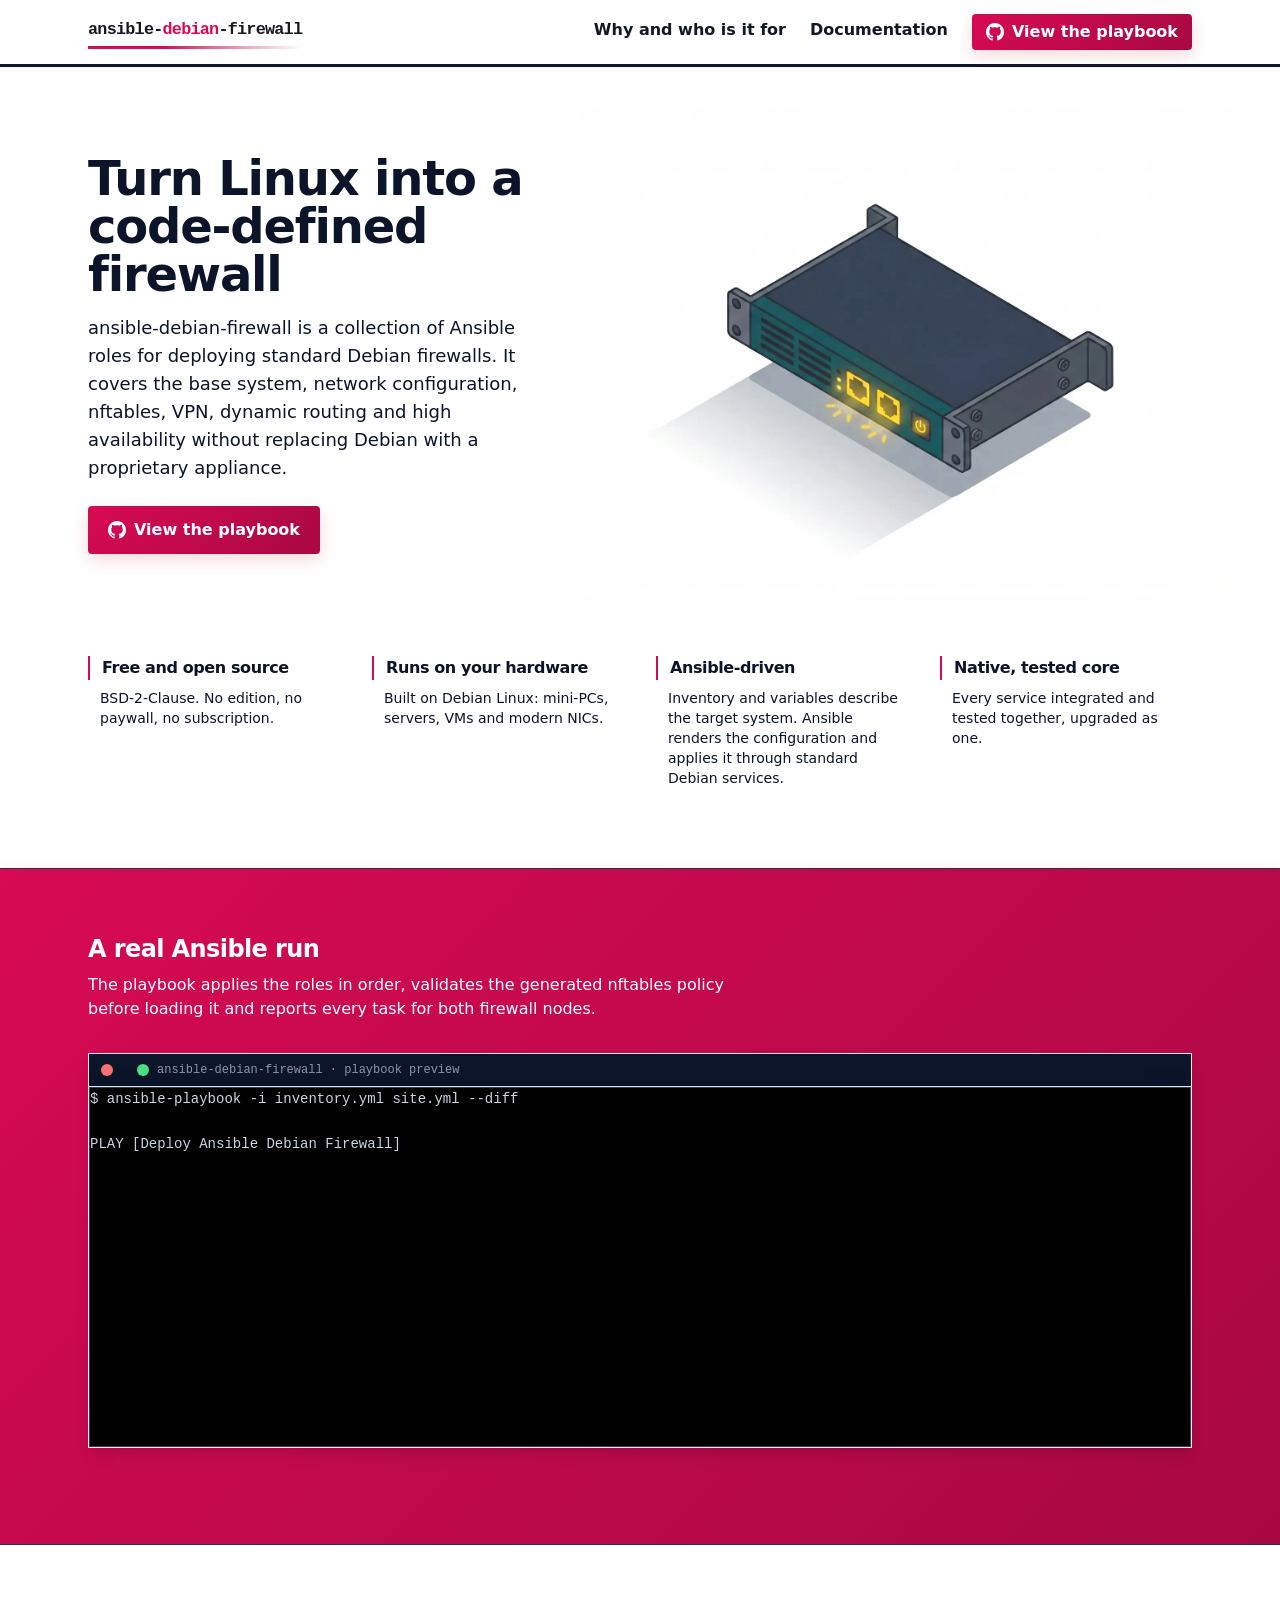
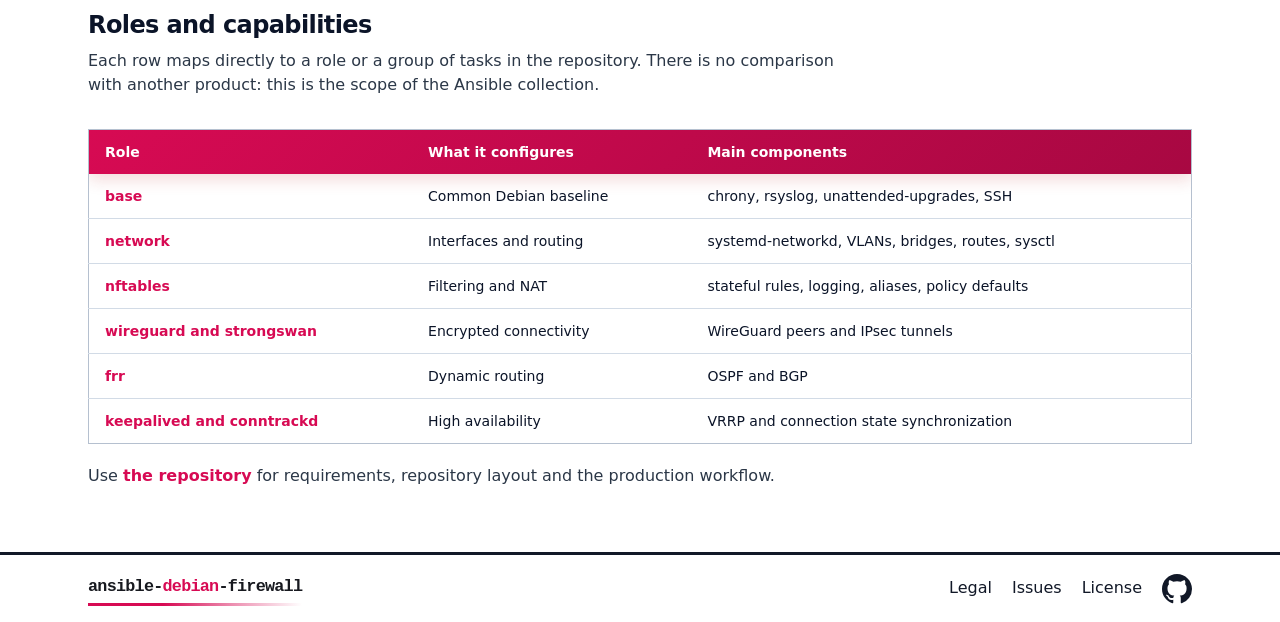
==== website/index.html @ fd3baefe "Initial commit" ====
<!DOCTYPE html>
<html lang="en">
<head>
<meta charset="UTF-8">
<meta name="viewport" content="width=device-width, initial-scale=1">
<meta name="theme-color" content="#1f2638">
<meta name="google-site-verification" content="gUUe2BSkVhGthwtAdlY94ba7EjI4Y8TjYVEQx291vlQ">
<title>ansible-debian-firewall - Turn Linux into a code-defined firewall</title>
<meta name="description" content="Production-oriented Ansible roles for deploying secure, auditable and reproducible Debian 13 and Debian 14 firewalls.">
<link rel="icon" type="image/svg+xml" href="assets/fire-icon.svg">
<link rel="apple-touch-icon" href="/assets/fire-icon.svg">
<link rel="icon" type="image/svg+xml" href="assets/fire-icon.svg">
<link rel="stylesheet" href="assets/app.css?v=b4d7843f7456">
<link rel="preload" as="image" href="assets/appliance-illustration.webp" fetchpriority="high">
<link rel="canonical" href="https://petrouz.github.io/ansible-debian-firewall/">
<meta property="og:type" content="website">
<meta property="og:site_name" content="ansible-debian-firewall">
<meta property="og:locale" content="en_US">
<meta property="og:url" content="https://petrouz.github.io/ansible-debian-firewall/">
<meta property="og:title" content="ansible-debian-firewall - Turn Linux into a code-defined firewall">
<meta property="og:description" content="Production-oriented Ansible roles for deploying secure, auditable and reproducible Debian 13 and Debian 14 firewalls.">
<meta property="og:image" content="https://petrouz.github.io/ansible-debian-firewall/assets/og-cover.jpg">
<meta property="og:image:secure_url" content="https://petrouz.github.io/ansible-debian-firewall/assets/og-cover.jpg">
<meta property="og:image:type" content="image/jpeg">
<meta property="og:image:width" content="1200">
<meta property="og:image:height" content="670">
<meta property="og:image:alt" content="ansible-debian-firewall - turn Linux into a firewall">
<meta name="twitter:card" content="summary_large_image">
<meta name="twitter:title" content="ansible-debian-firewall - Turn Linux into a code-defined firewall">
<meta name="twitter:description" content="Production-oriented Ansible roles for deploying secure, auditable and reproducible Debian 13 and Debian 14 firewalls.">
<meta name="twitter:image" content="https://petrouz.github.io/ansible-debian-firewall/assets/og-cover.jpg">
<script type="application/ld+json">
{
  "@context": "https://schema.org",
  "@graph": [
    {
      "@type": "Organization",
      "@id": "https://petrouz.github.io/ansible-debian-firewall/#org",
      "name": "ansible-debian-firewall",
      "url": "https://petrouz.github.io/ansible-debian-firewall/",
      "logo": "https://petrouz.github.io/ansible-debian-firewall/assets/logo-dark.svg",
      "sameAs": [
        "https://github.com/petrouz/ansible-debian-firewall"
      ]
    },
    {
      "@type": "WebSite",
      "@id": "https://petrouz.github.io/ansible-debian-firewall/#website",
      "name": "ansible-debian-firewall",
      "url": "https://petrouz.github.io/ansible-debian-firewall/",
      "publisher": {
        "@id": "https://petrouz.github.io/ansible-debian-firewall/#org"
      }
    },
    {
      "@type": "SoftwareApplication",
      "name": "ansible-debian-firewall",
      "applicationCategory": "SecurityApplication",
      "applicationSubCategory": "Firewall",
      "operatingSystem": "Debian GNU/Linux 13 (Trixie)",
      "url": "https://petrouz.github.io/ansible-debian-firewall/",
      "license": "https://github.com/petrouz/ansible-debian-firewall/blob/main/LICENSE",
      "description": "Production-oriented Ansible roles for deploying secure, auditable and reproducible Debian 13 and Debian 14 firewalls.",
      "author": {
        "@id": "https://petrouz.github.io/ansible-debian-firewall/#org"
      },
      "offers": {
        "@type": "Offer",
        "price": "0",
        "priceCurrency": "USD"
      }
    }
  ]
}
</script>
</head>
<body class="bg-white text-slate-900 antialiased">
<a href="#main" class="skip-link">Skip to content</a>

<header class="border-b border-slate-900 bg-slate-100 band-dark">
  <div class="max-w-6xl mx-auto px-6 h-16 flex items-center justify-between">
    <a href="https://petrouz.github.io/ansible-debian-firewall/" class="flex items-center gap-2.5" aria-label="ansible-debian-firewall home">
      <span class="wordmark"><span>ansible-</span><span class="wordmark-debian">debian</span><span>-firewall</span></span>
      
    </a>
    <nav class="hidden md:flex items-center gap-6 text-base text-slate-900">
      <a href="why.html" class="nav-link hover:text-slate-900">Why and who is it for</a><a href="docs/quickstart.html" class="nav-link hover:text-slate-900">Documentation</a>
      <a href="https://github.com/petrouz/muros" class="inline-flex items-center gap-2 bg-red-600 text-white hover:bg-red-700 font-semibold px-3.5 py-1.5 rounded"><svg width="18" height="18" viewBox="0 0 16 16" fill="currentColor" aria-hidden="true"><path d="M8 0C3.58 0 0 3.58 0 8c0 3.54 2.29 6.53 5.47 7.59.4.07.55-.17.55-.38 0-.19-.01-.82-.01-1.49-2.01.37-2.53-.49-2.69-.94-.09-.23-.48-.94-.82-1.13-.28-.15-.68-.52-.01-.53.63 0 1.08.58 1.23.82.72 1.21 1.87.87 2.33.66.07-.52.28-.87.51-1.07-1.78-.2-3.64-.89-3.64-3.95 0-.87.31-1.59.82-2.15.08-.2-.36-1.02.08-2.12 0 0 .67-.21 2.2.82.64-.18 1.32-.27 2-.27.68 0 1.36.09 2 .27 1.53-1.04 2.2-.82 2.2-.82.44 1.1.16 1.92.08 2.12.51.56.82 1.27.82 2.15 0 3.07-1.87 3.75-3.65 3.95.29.25.54.73.54 1.48 0 1.07-.01 1.93-.01 2.2 0 .21.15.46.55.38A8.01 8.01 0 0016 8c0-4.42-3.58-8-8-8z"/></svg>View the playbook</a>
    </nav><details class="md:hidden relative"><summary class="list-none cursor-pointer p-2 -mr-2 select-none" aria-label="Open menu"><svg xmlns="http://www.w3.org/2000/svg" width="22" height="22" viewBox="0 0 24 24" fill="none" stroke="currentColor" stroke-width="2" stroke-linecap="round" stroke-linejoin="round"><line x1="3" y1="7" x2="21" y2="7"/><line x1="3" y1="12" x2="21" y2="12"/><line x1="3" y1="17" x2="21" y2="17"/></svg></summary><div class="absolute right-0 mt-2 bg-white border border-slate-200 rounded shadow-lg py-2 w-52 z-20 flex flex-col text-sm"><a href="why.html" class="nav-link hover:text-slate-900 px-4 py-2 hover:bg-slate-100">Why and who is it for</a><a href="docs/quickstart.html" class="nav-link hover:text-slate-900 px-4 py-2 hover:bg-slate-100">Documentation</a><a href="https://github.com/petrouz/muros" class="px-4 py-2 mt-1 mx-3 bg-red-600 text-white hover:bg-red-700 font-semibold rounded text-center">View the playbook</a></div></details>
  </div>
</header>

<section id="main" tabindex="-1">
  <div class="max-w-6xl mx-auto px-6 pt-8 pb-16 lg:pt-10 lg:pb-20">
    <div class="grid grid-cols-1 lg:grid-cols-[3fr_4fr] gap-10 lg:gap-8 items-center">
      <div>
        <h1 class="text-4xl lg:text-5xl font-bold tracking-tight text-slate-900">Turn Linux into a code-defined firewall</h1>
        <p class="mt-4 text-base lg:text-lg text-slate-900 leading-relaxed">ansible-debian-firewall is a collection of Ansible roles for deploying standard Debian firewalls. It covers the base system, network configuration, nftables, VPN, dynamic routing and high availability without replacing Debian with a proprietary appliance.</p>

        <div class="mt-6 flex flex-col sm:flex-row gap-3">
          <a href="https://github.com/petrouz/muros" class="inline-flex items-center justify-center gap-2 px-5 py-3 bg-red-600 text-white hover:bg-red-700 font-semibold rounded"><svg width="18" height="18" viewBox="0 0 16 16" fill="currentColor" aria-hidden="true"><path d="M8 0C3.58 0 0 3.58 0 8c0 3.54 2.29 6.53 5.47 7.59.4.07.55-.17.55-.38 0-.19-.01-.82-.01-1.49-2.01.37-2.53-.49-2.69-.94-.09-.23-.48-.94-.82-1.13-.28-.15-.68-.52-.01-.53.63 0 1.08.58 1.23.82.72 1.21 1.87.87 2.33.66.07-.52.28-.87.51-1.07-1.78-.2-3.64-.89-3.64-3.95 0-.87.31-1.59.82-2.15-.08-.2-.36-1.02.08-2.12 0 0 .67-.21 2.2.82.64-.18 1.32-.27 2-.27.68 0 1.36.09 2 .27 1.53-1.04 2.2-.82 2.2-.82.44 1.1.16 1.92.08 2.12.51.56.82 1.27.82 2.15 0 3.07-1.87 3.75-3.65 3.95.29.25.54.73.54 1.48 0 1.07-.01 1.93-.01 2.2 0 .21.15.46.55.38A8.01 8.01 0 0016 8c0-4.42-3.58-8-8-8z"/></svg>View the playbook</a>
        </div>
      </div>
      <div class="lg:-mr-8 xl:-mr-12">
        <img width="1600" height="1195" decoding="async" fetchpriority="high" src="assets/appliance-illustration.webp" alt="ansible-debian-firewall 1U rack appliance" class="w-full block">
      </div>
    </div>
    <h2 class="sr-only">What ansible-debian-firewall gives you</h2>
    <div class="mt-14 grid grid-cols-1 sm:grid-cols-2 lg:grid-cols-4 gap-x-8 gap-y-7">
      <div>
        <h3 class="text-base font-semibold text-slate-900 border-l-2 border-red-600 pl-3">Free and open source</h3>
        <p class="mt-2 text-sm text-slate-900 pl-3">BSD-2-Clause. No edition, no paywall, no subscription.</p>
      </div>
      <div>
        <h3 class="text-base font-semibold text-slate-900 border-l-2 border-red-600 pl-3">Runs on your hardware</h3>
        <p class="mt-2 text-sm text-slate-900 pl-3">Built on Debian Linux: mini-PCs, servers, VMs and modern NICs.</p>
      </div>
      <div>
        <h3 class="text-base font-semibold text-slate-900 border-l-2 border-red-600 pl-3">Ansible-driven</h3>
        <p class="mt-2 text-sm text-slate-900 pl-3">Inventory and variables describe the target system. Ansible renders the configuration and applies it through standard Debian services.</p>
      </div>
      <div>
        <h3 class="text-base font-semibold text-slate-900 border-l-2 border-red-600 pl-3">Native, tested core</h3>
        <p class="mt-2 text-sm text-slate-900 pl-3">Every service integrated and tested together, upgraded as one.</p>
      </div>
    </div>
  </div>
</section>

<section class="py-16 bg-red-600 text-white border-y border-red-700 band-dark">
  <div class="max-w-6xl mx-auto px-6">
    <h2 class="text-2xl font-bold text-white">A real Ansible run</h2>
    <p class="mt-2 text-white max-w-2xl">The playbook applies the roles in order, validates the generated nftables policy before loading it and reports every task for both firewall nodes.</p>

    <figure class="mt-8">
      <div class="rounded-2xl border border-slate-700 shadow-lg overflow-hidden bg-black" role="img" aria-label="ansible-debian-firewall playbook preview">
        <div class="flex items-center gap-2 px-3 py-2 bg-slate-900 border-b border-slate-700">
          <span class="flex gap-1.5 shrink-0"><span class="w-3 h-3 rounded-full bg-red-400"></span><span class="w-3 h-3 rounded-full bg-yellow-400"></span><span class="w-3 h-3 rounded-full bg-green-400"></span></span>
          <span class="text-xs text-slate-400 font-mono">ansible-debian-firewall · playbook preview</span>
        </div>
        <pre id="playbook-console" class="p-5 h-[360px] text-sm leading-6 text-emerald-300 font-mono whitespace-pre-wrap overflow-y-auto"></pre>
      </div>
    </figure>

    <div class="mt-8 text-center">
      
    </div>
  </div>
</section>

<section class="py-16"><div class="max-w-6xl mx-auto px-6"><h2 class="text-2xl font-bold text-slate-900">Roles and capabilities</h2><p class="mt-2 text-slate-700 max-w-3xl">Each row maps directly to a role or a group of tasks in the repository. There is no comparison with another product: this is the scope of the Ansible collection.</p><div class="mt-8 overflow-x-auto"><table class="w-full text-sm border border-slate-300 rounded-none" style="border-radius:0!important"><thead class="bg-red-600 text-white rounded-none" style="border-radius:0!important"><tr><th class="text-left font-semibold px-4 py-3">Role</th><th class="text-left font-semibold px-4 py-3">What it configures</th><th class="text-left font-semibold px-4 py-3">Main components</th></tr></thead><tbody class="divide-y divide-slate-200"><tr><td class="px-4 py-3 font-semibold text-red-600">base</td><td class="px-4 py-3">Common Debian baseline</td><td class="px-4 py-3">chrony, rsyslog, unattended-upgrades, SSH</td></tr><tr><td class="px-4 py-3 font-semibold text-red-600">network</td><td class="px-4 py-3">Interfaces and routing</td><td class="px-4 py-3">systemd-networkd, VLANs, bridges, routes, sysctl</td></tr><tr><td class="px-4 py-3 font-semibold text-red-600">nftables</td><td class="px-4 py-3">Filtering and NAT</td><td class="px-4 py-3">stateful rules, logging, aliases, policy defaults</td></tr><tr><td class="px-4 py-3 font-semibold text-red-600">wireguard and strongswan</td><td class="px-4 py-3">Encrypted connectivity</td><td class="px-4 py-3">WireGuard peers and IPsec tunnels</td></tr><tr><td class="px-4 py-3 font-semibold text-red-600">frr</td><td class="px-4 py-3">Dynamic routing</td><td class="px-4 py-3">OSPF and BGP</td></tr><tr><td class="px-4 py-3 font-semibold text-red-600">keepalived and conntrackd</td><td class="px-4 py-3">High availability</td><td class="px-4 py-3">VRRP and connection state synchronization</td></tr></tbody></table></div><p class="mt-5 text-slate-700">Use <a href="https://github.com/petrouz/muros" class="text-red-600 font-semibold hover:underline">the repository</a> for requirements, repository layout and the production workflow.</p></div></section>

<footer class="border-t border-slate-900 bg-slate-100 py-4 band-dark">
  <div class="max-w-6xl mx-auto px-6 flex flex-col sm:flex-row items-center justify-between gap-3 text-base text-slate-900">
    <div class="flex items-center gap-2">
      <span class="wordmark"><span>ansible-</span><span class="wordmark-debian">debian</span><span>-firewall</span></span>
    </div>
    <div class="flex items-center gap-5 sm:order-2">
      <a href="https://github.com/petrouz/muros/blob/main/LICENSE" class="hover:text-slate-900">Legal</a>
      <a href="https://github.com/petrouz/ansible-debian-firewall/issues" class="hover:text-slate-900">Issues</a>
      <a href="https://github.com/petrouz/ansible-debian-firewall/blob/main/LICENSE" class="hover:text-slate-900">License</a>
      <a href="https://github.com/petrouz/ansible-debian-firewall" aria-label="GitHub" title="GitHub" class="ico-gh hover:opacity-70"><svg width="30" height="30" viewBox="0 0 16 16" fill="currentColor" aria-hidden="true"><path d="M8 0C3.58 0 0 3.58 0 8c0 3.54 2.29 6.53 5.47 7.59.4.07.55-.17.55-.38 0-.19-.01-.82-.01-1.49-2.01.37-2.53-.49-2.69-.94-.09-.23-.48-.94-.82-1.13-.28-.15-.68-.52-.01-.53.63-.01 1.08.58 1.23.82.72 1.21 1.87.87 2.33.66.07-.52.28-.87.51-1.07-1.78-.2-3.64-.89-3.64-3.95 0-.87.31-1.59.82-2.15-.08-.2-.36-1.02.08-2.12 0 0 .67-.21 2.2.82.64-.18 1.32-.27 2-.27.68 0 1.36.09 2 .27 1.53-1.04 2.2-.82 2.2-.82.44 1.1.16 1.92.08 2.12.51.56.82.73.82 2.15 0 3.07-1.87 3.75-3.65 3.95.29.25.54.73.54 1.48 0 1.07-.01 1.93-.01 2.2 0 .21.15.46.55.38A8.01 8.01 0 0016 8c0-4.42-3.58-8-8-8z"/></svg></a>
    </div>
  </div>
</footer>







<script src="assets/playbook-console.js" defer></script>
</body>
</html>
---- website/assets/app.css ----
*,:after,:before{--tw-border-spacing-x:0;--tw-border-spacing-y:0;--tw-translate-x:0;--tw-translate-y:0;--tw-rotate:0;--tw-skew-x:0;--tw-skew-y:0;--tw-scale-x:1;--tw-scale-y:1;--tw-pan-x: ;--tw-pan-y: ;--tw-pinch-zoom: ;--tw-scroll-snap-strictness:proximity;--tw-gradient-from-position: ;--tw-gradient-via-position: ;--tw-gradient-to-position: ;--tw-ordinal: ;--tw-slashed-zero: ;--tw-numeric-figure: ;--tw-numeric-spacing: ;--tw-numeric-fraction: ;--tw-ring-inset: ;--tw-ring-offset-width:0px;--tw-ring-offset-color:#fff;--tw-ring-color:rgba(59,130,246,.5);--tw-ring-offset-shadow:0 0 #0000;--tw-ring-shadow:0 0 #0000;--tw-shadow:0 0 #0000;--tw-shadow-colored:0 0 #0000;--tw-blur: ;--tw-brightness: ;--tw-contrast: ;--tw-grayscale: ;--tw-hue-rotate: ;--tw-invert: ;--tw-saturate: ;--tw-sepia: ;--tw-drop-shadow: ;--tw-backdrop-blur: ;--tw-backdrop-brightness: ;--tw-backdrop-contrast: ;--tw-backdrop-grayscale: ;--tw-backdrop-hue-rotate: ;--tw-backdrop-invert: ;--tw-backdrop-opacity: ;--tw-backdrop-saturate: ;--tw-backdrop-sepia: ;--tw-contain-size: ;--tw-contain-layout: ;--tw-contain-paint: ;--tw-contain-style: }::backdrop{--tw-border-spacing-x:0;--tw-border-spacing-y:0;--tw-translate-x:0;--tw-translate-y:0;--tw-rotate:0;--tw-skew-x:0;--tw-skew-y:0;--tw-scale-x:1;--tw-scale-y:1;--tw-pan-x: ;--tw-pan-y: ;--tw-pinch-zoom: ;--tw-scroll-snap-strictness:proximity;--tw-gradient-from-position: ;--tw-gradient-via-position: ;--tw-gradient-to-position: ;--tw-ordinal: ;--tw-slashed-zero: ;--tw-numeric-figure: ;--tw-numeric-spacing: ;--tw-numeric-fraction: ;--tw-ring-inset: ;--tw-ring-offset-width:0px;--tw-ring-offset-color:#fff;--tw-ring-color:rgba(59,130,246,.5);--tw-ring-offset-shadow:0 0 #0000;--tw-ring-shadow:0 0 #0000;--tw-shadow:0 0 #0000;--tw-shadow-colored:0 0 #0000;--tw-blur: ;--tw-brightness: ;--tw-contrast: ;--tw-grayscale: ;--tw-hue-rotate: ;--tw-invert: ;--tw-saturate: ;--tw-sepia: ;--tw-drop-shadow: ;--tw-backdrop-blur: ;--tw-backdrop-brightness: ;--tw-backdrop-contrast: ;--tw-backdrop-grayscale: ;--tw-backdrop-hue-rotate: ;--tw-backdrop-invert: ;--tw-backdrop-opacity: ;--tw-backdrop-saturate: ;--tw-backdrop-sepia: ;--tw-contain-size: ;--tw-contain-layout: ;--tw-contain-paint: ;--tw-contain-style: }/*! tailwindcss v3.4.19 | MIT License | https://tailwindcss.com*/*,:after,:before{box-sizing:border-box;border:0 solid #e5e7eb}:after,:before{--tw-content:""}:host,html{line-height:1.5;-webkit-text-size-adjust:100%;-moz-tab-size:4;-o-tab-size:4;tab-size:4;font-family:ui-sans-serif,system-ui,sans-serif,Apple Color Emoji,Segoe UI Emoji,Segoe UI Symbol,Noto Color Emoji;font-feature-settings:normal;font-variation-settings:normal;-webkit-tap-highlight-color:transparent}body{margin:0;line-height:inherit}hr{height:0;color:inherit;border-top-width:1px}abbr:where([title]){-webkit-text-decoration:underline dotted;text-decoration:underline dotted}h1,h2,h3,h4,h5,h6{font-size:inherit;font-weight:inherit}a{color:inherit;text-decoration:inherit}b,strong{font-weight:bolder}code,kbd,pre,samp{font-family:ui-monospace,SFMono-Regular,Menlo,Monaco,Consolas,Liberation Mono,Courier New,monospace;font-feature-settings:normal;font-variation-settings:normal;font-size:1em}small{font-size:80%}sub,sup{font-size:75%;line-height:0;position:relative;vertical-align:baseline}sub{bottom:-.25em}sup{top:-.5em}table{text-indent:0;border-color:inherit;border-collapse:collapse}button,input,optgroup,select,textarea{font-family:inherit;font-feature-settings:inherit;font-variation-settings:inherit;font-size:100%;font-weight:inherit;line-height:inherit;letter-spacing:inherit;color:inherit;margin:0;padding:0}button,select{text-transform:none}button,input:where([type=button]),input:where([type=reset]),input:where([type=submit]){-webkit-appearance:button;background-color:transparent;background-image:none}:-moz-focusring{outline:auto}:-moz-ui-invalid{box-shadow:none}progress{vertical-align:baseline}::-webkit-inner-spin-button,::-webkit-outer-spin-button{height:auto}[type=search]{-webkit-appearance:textfield;outline-offset:-2px}::-webkit-search-decoration{-webkit-appearance:none}::-webkit-file-upload-button{-webkit-appearance:button;font:inherit}summary{display:list-item}blockquote,dd,dl,figure,h1,h2,h3,h4,h5,h6,hr,p,pre{margin:0}fieldset{margin:0}fieldset,legend{padding:0}menu,ol,ul{list-style:none;margin:0;padding:0}dialog{padding:0}textarea{resize:vertical}input::-moz-placeholder,textarea::-moz-placeholder{opacity:1;color:#9ca3af}input::placeholder,textarea::placeholder{opacity:1;color:#9ca3af}[role=button],button{cursor:pointer}:disabled{cursor:default}audio,canvas,embed,iframe,img,object,svg,video{display:block;vertical-align:middle}img,video{max-width:100%;height:auto}[hidden]:where(:not([hidden=until-found])){display:none}.mono,code,pre{font-family:ui-monospace,SFMono-Regular,Menlo,Consolas,monospace;font-weight:500;font-style:normal}.sr-only{position:absolute;width:1px;height:1px;padding:0;margin:-1px;overflow:hidden;clip:rect(0,0,0,0);white-space:nowrap;border-width:0}.visible{visibility:visible}.collapse{visibility:collapse}.static{position:static}.fixed{position:fixed}.absolute{position:absolute}.relative{position:relative}.sticky{position:sticky}.inset-0{inset:0}.right-0{right:0}.z-20{z-index:20}.z-50{z-index:50}.mx-1{margin-left:.25rem;margin-right:.25rem}.mx-3{margin-left:.75rem;margin-right:.75rem}.mx-auto{margin-left:auto;margin-right:auto}.-ml-0\.5{margin-left:-.125rem}.-ml-2{margin-left:-.5rem}.-mr-2{margin-right:-.5rem}.mb-6{margin-bottom:1.5rem}.ml-1{margin-left:.25rem}.mt-1{margin-top:.25rem}.mt-10{margin-top:2.5rem}.mt-12{margin-top:3rem}.mt-14{margin-top:3.5rem}.mt-2{margin-top:.5rem}.mt-3{margin-top:.75rem}.mt-4{margin-top:1rem}.mt-5{margin-top:1.25rem}.mt-6{margin-top:1.5rem}.mt-7{margin-top:1.75rem}.mt-8{margin-top:2rem}.block{display:block}.inline-block{display:inline-block}.inline{display:inline}.flex{display:flex}.inline-flex{display:inline-flex}.table{display:table}.grid{display:grid}.contents{display:contents}.hidden{display:none}.h-10{height:2.5rem}.h-11{height:2.75rem}.h-12{height:3rem}.h-16{height:4rem}.h-3{height:.75rem}.h-8{height:2rem}.max-h-full{max-height:100%}.w-1{width:.25rem}.w-3{width:.75rem}.w-52{width:13rem}.w-8{width:2rem}.w-auto{width:auto}.w-full{width:100%}.min-w-0{min-width:0}.max-w-2xl{max-width:42rem}.max-w-3xl{max-width:48rem}.max-w-6xl{max-width:72rem}.max-w-full{max-width:100%}.max-w-xl{max-width:36rem}.flex-1{flex:1 1 0%}.shrink-0{flex-shrink:0}.cursor-default{cursor:default}.cursor-pointer{cursor:pointer}.cursor-zoom-out{cursor:zoom-out}.select-none{-webkit-user-select:none;-moz-user-select:none;user-select:none}.list-inside{list-style-position:inside}.list-decimal{list-style-type:decimal}.list-disc{list-style-type:disc}.list-none{list-style-type:none}.grid-cols-1{grid-template-columns:repeat(1,minmax(0,1fr))}.flex-col{flex-direction:column}.flex-wrap{flex-wrap:wrap}.items-start{align-items:flex-start}.items-center{align-items:center}.justify-center{justify-content:center}.justify-between{justify-content:space-between}.gap-1\.5{gap:.375rem}.gap-10{gap:2.5rem}.gap-2{gap:.5rem}.gap-2\.5{gap:.625rem}.gap-3{gap:.75rem}.gap-4{gap:1rem}.gap-5{gap:1.25rem}.gap-6{gap:1.5rem}.gap-8{gap:2rem}.gap-x-10{-moz-column-gap:2.5rem;column-gap:2.5rem}.gap-x-5{-moz-column-gap:1.25rem;column-gap:1.25rem}.gap-x-8{-moz-column-gap:2rem;column-gap:2rem}.gap-y-10{row-gap:2.5rem}.gap-y-2{row-gap:.5rem}.gap-y-6{row-gap:1.5rem}.gap-y-7{row-gap:1.75rem}.space-y-1>:not([hidden])~:not([hidden]){--tw-space-y-reverse:0;margin-top:calc(.25rem*(1 - var(--tw-space-y-reverse)));margin-bottom:calc(.25rem*var(--tw-space-y-reverse))}.space-y-1\.5>:not([hidden])~:not([hidden]){--tw-space-y-reverse:0;margin-top:calc(.375rem*(1 - var(--tw-space-y-reverse)));margin-bottom:calc(.375rem*var(--tw-space-y-reverse))}.space-y-2>:not([hidden])~:not([hidden]){--tw-space-y-reverse:0;margin-top:calc(.5rem*(1 - var(--tw-space-y-reverse)));margin-bottom:calc(.5rem*var(--tw-space-y-reverse))}.divide-y>:not([hidden])~:not([hidden]){--tw-divide-y-reverse:0;border-top-width:calc(1px*(1 - var(--tw-divide-y-reverse)));border-bottom-width:calc(1px*var(--tw-divide-y-reverse))}.divide-slate-200>:not([hidden])~:not([hidden]){--tw-divide-opacity:1;border-color:rgb(210 219 230/var(--tw-divide-opacity,1))}.self-stretch{align-self:stretch}.overflow-hidden{overflow:hidden}.overflow-x-auto{overflow-x:auto}.truncate{overflow:hidden;text-overflow:ellipsis;white-space:nowrap}.break-all{word-break:break-all}.rounded{border-radius:.25rem}.rounded-full{border-radius:9999px}.rounded-lg{border-radius:.5rem}.border{border-width:1px}.border-y{border-top-width:1px}.border-b,.border-y{border-bottom-width:1px}.border-l-2{border-left-width:2px}.border-t{border-top-width:1px}.border-red-300{--tw-border-opacity:1;border-color:rgb(255 246 69/var(--tw-border-opacity,1))}.border-red-600{--tw-border-opacity:1;border-color:rgb(255 244 26/var(--tw-border-opacity,1))}.border-emerald-300{--tw-border-opacity:1;border-color:rgb(110 231 183/var(--tw-border-opacity,1))}.border-slate-200{--tw-border-opacity:1;border-color:rgb(210 219 230/var(--tw-border-opacity,1))}.border-slate-300{--tw-border-opacity:1;border-color:rgb(181 192 207/var(--tw-border-opacity,1))}.border-white\/10{border-color:hsla(0,0%,100%,.1)}.bg-red-600 text-white{--tw-bg-opacity:1;background-color:rgb(255 244 26/var(--tw-bg-opacity,1))}.bg-red-50{--tw-bg-opacity:1;background-color:rgb(255 251 235/var(--tw-bg-opacity,1))}.bg-emerald-50{--tw-bg-opacity:1;background-color:rgb(236 253 245/var(--tw-bg-opacity,1))}.bg-green-400{--tw-bg-opacity:1;background-color:rgb(74 222 128/var(--tw-bg-opacity,1))}.bg-red-400{--tw-bg-opacity:1;background-color:rgb(248 113 113/var(--tw-bg-opacity,1))}.bg-slate-100{--tw-bg-opacity:1;background-color:rgb(231 237 243/var(--tw-bg-opacity,1))}.bg-slate-50{--tw-bg-opacity:1;background-color:rgb(241 245 249/var(--tw-bg-opacity,1))}.bg-slate-900{--tw-bg-opacity:1;background-color:rgb(11 20 40/var(--tw-bg-opacity,1))}.bg-slate-900\/85{background-color:rgba(11,20,40,.85)}.bg-white{--tw-bg-opacity:1;background-color:rgb(255 255 255/var(--tw-bg-opacity,1))}.bg-white\/10{background-color:hsla(0,0%,100%,.1)}.p-2{padding:.5rem}.p-4{padding:1rem}.p-6{padding:1.5rem}.px-1{padding-left:.25rem;padding-right:.25rem}.px-1\.5{padding-left:.375rem;padding-right:.375rem}.px-3{padding-left:.75rem;padding-right:.75rem}.px-3\.5{padding-left:.875rem;padding-right:.875rem}.px-4{padding-left:1rem;padding-right:1rem}.px-5{padding-left:1.25rem;padding-right:1.25rem}.px-6{padding-left:1.5rem;padding-right:1.5rem}.py-0\.5{padding-top:.125rem;padding-bottom:.125rem}.py-1{padding-top:.25rem;padding-bottom:.25rem}.py-1\.5{padding-top:.375rem;padding-bottom:.375rem}.py-10{padding-top:2.5rem;padding-bottom:2.5rem}.py-12{padding-top:3rem;padding-bottom:3rem}.py-16{padding-top:4rem;padding-bottom:4rem}.py-2{padding-top:.5rem;padding-bottom:.5rem}.py-2\.5{padding-top:.625rem;padding-bottom:.625rem}.py-24{padding-top:6rem;padding-bottom:6rem}.py-3{padding-top:.75rem;padding-bottom:.75rem}.py-4{padding-top:1rem;padding-bottom:1rem}.py-6{padding-top:1.5rem;padding-bottom:1.5rem}.pb-16{padding-bottom:4rem}.pb-2{padding-bottom:.5rem}.pl-2{padding-left:.5rem}.pl-3{padding-left:.75rem}.pt-10{padding-top:2.5rem}.pt-12{padding-top:3rem}.pt-14{padding-top:3.5rem}.pt-5{padding-top:1.25rem}.pt-6{padding-top:1.5rem}.pt-8{padding-top:2rem}.text-left{text-align:left}.text-center{text-align:center}.text-right{text-align:right}.align-middle{vertical-align:middle}.font-mono{font-family:ui-monospace,SFMono-Regular,Menlo,Monaco,Consolas,Liberation Mono,Courier New,monospace}.text-2xl{font-size:1.5rem;line-height:2rem}.text-3xl{font-size:1.875rem;line-height:2.25rem}.text-4xl{font-size:2.25rem;line-height:2.5rem}.text-base{font-size:1rem;line-height:1.5rem}.text-lg{font-size:1.125rem;line-height:1.75rem}.text-sm{font-size:.875rem;line-height:1.25rem}.text-xl{font-size:1.25rem;line-height:1.75rem}.text-xs{font-size:.75rem;line-height:1rem}.font-bold{font-weight:700}.font-medium{font-weight:500}.font-semibold{font-weight:600}.uppercase{text-transform:uppercase}.italic{font-style:italic}.leading-relaxed{line-height:1.625}.tracking-tight{letter-spacing:-.025em}.tracking-wide{letter-spacing:.025em}.text-\[\#fff41a\],.text-red-400{--tw-text-opacity:1;color:rgb(255 244 26/var(--tw-text-opacity,1))}.text-red-600{--tw-text-opacity:1;color:rgb(191 146 0/var(--tw-text-opacity,1))}.text-red-800{--tw-text-opacity:1;color:rgb(155 120 8/var(--tw-text-opacity,1))}.text-emerald-700{--tw-text-opacity:1;color:rgb(4 120 87/var(--tw-text-opacity,1))}.text-emerald-800{--tw-text-opacity:1;color:rgb(6 95 70/var(--tw-text-opacity,1))}.text-red-700{--tw-text-opacity:1;color:rgb(185 28 28/var(--tw-text-opacity,1))}.text-slate-500{--tw-text-opacity:1;color:rgb(85 99 118/var(--tw-text-opacity,1))}.text-slate-700{--tw-text-opacity:1;color:rgb(43 55 71/var(--tw-text-opacity,1))}.text-slate-900{--tw-text-opacity:1;color:rgb(11 20 40/var(--tw-text-opacity,1))}.text-white{--tw-text-opacity:1;color:rgb(255 255 255/var(--tw-text-opacity,1))}.underline{text-decoration-line:underline}.antialiased{-webkit-font-smoothing:antialiased;-moz-osx-font-smoothing:grayscale}.shadow{--tw-shadow:0 1px 3px 0 rgba(0,0,0,.1),0 1px 2px -1px rgba(0,0,0,.1);--tw-shadow-colored:0 1px 3px 0 var(--tw-shadow-color),0 1px 2px -1px var(--tw-shadow-color)}.shadow,.shadow-2xl{box-shadow:var(--tw-ring-offset-shadow,0 0 #0000),var(--tw-ring-shadow,0 0 #0000),var(--tw-shadow)}.shadow-2xl{--tw-shadow:0 25px 50px -12px rgba(0,0,0,.25);--tw-shadow-colored:0 25px 50px -12px var(--tw-shadow-color)}.shadow-lg{--tw-shadow:0 10px 15px -3px rgba(0,0,0,.1),0 4px 6px -4px rgba(0,0,0,.1);--tw-shadow-colored:0 10px 15px -3px var(--tw-shadow-color),0 4px 6px -4px var(--tw-shadow-color);box-shadow:var(--tw-ring-offset-shadow,0 0 #0000),var(--tw-ring-shadow,0 0 #0000),var(--tw-shadow)}.filter{filter:var(--tw-blur) var(--tw-brightness) var(--tw-contrast) var(--tw-grayscale) var(--tw-hue-rotate) var(--tw-invert) var(--tw-saturate) var(--tw-sepia) var(--tw-drop-shadow)}body{font-family:-apple-system,BlinkMacSystemFont,Segoe UI,Roboto,Helvetica Neue,Arial,sans-serif}.shadow-card{box-shadow:0 1px 2px rgba(0,0,0,.04),0 4px 16px rgba(0,0,0,.04)}.band-dark{--bg:#151a28;--bg-elev:#1f2638;--bg-sunken:#0e131e;--border:#2a3344;--border-strong:#3a4660;--text-strong:#f5f7fa;--text:#e8ecf2;--text-muted:#b8c2d0;--text-faint:#8b97a8;--accent:#fff41a;background-color:var(--bg-elev);color:var(--text);border-color:var(--border)}.band-dark .text-slate-900{color:var(--text-strong)}.band-dark .text-slate-700{color:var(--text)}.band-dark .text-slate-600{color:var(--text-muted)}.band-dark .text-slate-400,.band-dark .text-slate-500{color:var(--text-faint)}.band-dark .hover\:text-slate-900:hover{color:var(--text-strong)}.band-dark .text-red-600{color:var(--accent)}.band-dark .hover\:text-red-600:hover{color:#fff645}.band-dark .bg-white{background-color:var(--bg)}.band-dark .bg-slate-100,.band-dark .hover\:bg-slate-100:hover{background-color:var(--bg-sunken)}.band-dark .hover\:bg-slate-200:hover{background-color:#2b3754}.band-dark .border-slate-200{border-color:var(--border)}.band-dark .border-slate-300{border-color:var(--border-strong)}.band-dark .nav-link.active{color:var(--text-strong)}.band-dark .nav-link.active:after{background:var(--accent)}.band-dark .bg-red-600 text-white.text-slate-900,.band-dark .bg-red-500.text-slate-900{color:#0f172a}.band-dark .ico-gh{color:#e6edf3}.band-dark .ico-li{color:#4aa3df}.btn-gh{background-color:#fff;color:#181717}.btn-gh:hover{background-color:#e9eef5}.skip-link{position:absolute;left:.5rem;top:.5rem;transform:translateY(-150%);background:#0f172a;color:#fff;padding:.6rem 1rem;border-radius:4px;font-size:.875rem;font-weight:600;z-index:60;transition:transform .15s ease}.skip-link:focus{transform:translateY(0);outline:2px solid #fff41a;outline-offset:2px}.nav-link.active{color:#0f172a}.nav-link.active:after{content:"";display:block;height:2px;background:#fff41a;margin-top:2px}.theme-toggle .theme-icon-sun,html.dark .theme-toggle .theme-icon-moon{display:none}html.dark .theme-toggle .theme-icon-sun{display:block}details>summary{list-style:none}details>summary::-webkit-details-marker{display:none}details .nav-link.active:after{display:none}@media (max-width:480px){h1{font-size:1.875rem;line-height:1.15}}.doc-prose{color:#0f172a;line-height:1.65;font-size:15px}.doc-prose h1{font-size:1.875rem;font-weight:700;color:#0f172a;letter-spacing:-.02em;margin:0 0 1.25rem}.doc-prose h2{font-size:1.375rem;font-weight:600;color:#0f172a;margin:2.25rem 0 .75rem;padding-top:1.25rem;border-top:1px solid #e2e8f0}.doc-prose h2:first-of-type{border-top:0;padding-top:0}.doc-prose h3{font-size:1.1rem;margin:1.75rem 0 .5rem}.doc-prose h3,.doc-prose h4{font-weight:600;color:#0f172a}.doc-prose h4{font-size:1rem;margin:1.25rem 0 .5rem}.doc-prose p{margin:.75rem 0}.doc-prose a{color:#b45309;text-decoration:underline;text-decoration-color:#fff41a;text-underline-offset:2px}.doc-prose a:hover{text-decoration-color:#b45309}.doc-prose ol,.doc-prose ul{margin:.75rem 0 .75rem 1.5rem}.doc-prose ul{list-style:disc}.doc-prose ol{list-style:decimal}.doc-prose li,.doc-prose li>p{margin:.25rem 0}.doc-prose code{font-family:ui-monospace,SFMono-Regular,Menlo,Consolas,monospace;font-size:.875em;background:#f1f5f9;color:#0f172a;padding:.1em .35em;border-radius:3px}.doc-prose pre{background:#0f172a;color:#fff;padding:1rem 1.1rem;border-radius:6px;overflow-x:auto;margin:1rem 0;font-size:13.5px;line-height:1.55}.doc-prose pre code{background:transparent;color:inherit;padding:0;font-size:inherit}.doc-prose blockquote{border-left:3px solid #fff41a;background:#fffbeb;color:#78350f;padding:.6rem 1rem;margin:1rem 0;border-radius:0 4px 4px 0}.doc-prose blockquote p{margin:.25rem 0}.doc-prose hr{border:0;border-top:1px solid #e2e8f0;margin:2rem 0}.doc-prose table{border-collapse:collapse;margin:1rem 0;font-size:14px;width:100%}.doc-prose td,.doc-prose th{border:1px solid #e2e8f0;padding:.45rem .75rem;text-align:left}.doc-prose th{background:#f8fafc;font-weight:600;color:#0f172a}.doc-prose img{max-width:100%;border-radius:4px;border:1px solid #e2e8f0}.doc-side a{display:block;padding:.35rem .75rem;font-size:14px;color:#0f172a;border-left:2px solid transparent}.doc-side a:hover{color:#0f172a;background:#f8fafc}.doc-side a.active{color:#0f172a;font-weight:600;border-left-color:#fff41a;background:#fffbeb}.doc-side .group-title{font-size:11px;font-weight:600;color:#0f172a;text-transform:uppercase;letter-spacing:.08em;padding:.75rem .75rem .35rem}.doc-side .group-title:first-child{padding-top:0}html.dark{--bg:#151a28;--bg-elev:#1f2638;--bg-sunken:#0e131e;--border:#2a3344;--border-strong:#3a4660;--text-strong:#f5f7fa;--text:#e8ecf2;--text-muted:#b8c2d0;--text-faint:#8b97a8;--accent:#fff41a;--accent-soft:rgba(255,244,26,.12);color-scheme:dark}html.dark body{color:var(--text-strong)}html.dark .bg-white,html.dark body{background-color:var(--bg)}html.dark .bg-slate-100,html.dark .bg-slate-50{background-color:var(--bg-elev)}html.dark .bg-slate-900{background-color:var(--bg-sunken)}html.dark .iso-card{background-color:#8090a4;border:1px solid var(--border)}html.dark .hover\:bg-slate-100:hover,html.dark .hover\:bg-slate-50:hover{background-color:var(--bg-elev)}html.dark .hover\:bg-slate-200:hover{background-color:#2b3754}html.dark .hover\:bg-slate-800:hover{background-color:#1d2840}html.dark .bg-red-50,html.dark .hover\:bg-red-50:hover,html.dark .hover\:bg-red-50\/40:hover{background-color:var(--accent-soft)}html.dark .text-slate-900{color:var(--text-strong)}html.dark .text-slate-700{color:var(--text)}html.dark .text-slate-600{color:var(--text-muted)}html.dark .text-slate-400,html.dark .text-slate-500{color:var(--text-faint)}html.dark .hover\:text-slate-900:hover{color:var(--text-strong)}html.dark .text-red-600{color:var(--accent)}html.dark .hover\:text-red-600:hover,html.dark .text-red-900{color:#fff645}html.dark .hover\:text-red-800:hover{color:#fff985}html.dark .bg-red-600 text-white.text-slate-900,html.dark .bg-red-500.text-slate-900{color:#0f172a}html.dark .border-slate-200{border-color:var(--border)}html.dark .border-slate-300{border-color:var(--border-strong)}html.dark .border-red-200{border-color:rgba(255,244,26,.4)}html.dark .divide-slate-200>:not([hidden])~:not([hidden]){border-color:var(--border)}html.dark .shadow-card{box-shadow:0 1px 2px rgba(0,0,0,.4),0 8px 24px rgba(0,0,0,.45)}html.dark .nav-link.active{color:var(--text-strong)}html.dark .doc-prose{color:var(--text)}html.dark .doc-prose h1,html.dark .doc-prose h2,html.dark .doc-prose h3,html.dark .doc-prose h4{color:var(--text-strong)}html.dark .doc-prose h2{border-top-color:var(--border)}html.dark .doc-prose a{color:var(--accent);text-decoration-color:rgba(255,244,26,.5)}html.dark .doc-prose a:hover{text-decoration-color:var(--accent)}html.dark .doc-prose code{background:#1b2436;color:var(--text-strong)}html.dark .doc-prose pre{background:var(--bg-sunken);color:#fff;border:1px solid var(--border)}html.dark .doc-prose pre code{background:transparent;color:inherit}html.dark .doc-prose blockquote{background:var(--accent-soft);color:#fff645;border-left-color:var(--accent)}html.dark .doc-prose hr{border-top-color:var(--border)}html.dark .doc-prose td,html.dark .doc-prose th{border-color:var(--border)}html.dark .doc-prose th{background:var(--bg-elev);color:var(--text-strong)}html.dark .doc-prose img{border-color:var(--border)}html.dark .doc-side a{color:var(--text-muted)}html.dark .doc-side a:hover{color:var(--text-strong);background:var(--bg-elev)}html.dark .doc-side a.active{color:var(--text-strong);background:var(--accent-soft);border-left-color:var(--accent)}html.dark .doc-side .group-title{color:var(--text-faint)}.ico-gh{color:#181717}.ico-li{color:#0a66c2}html.dark .ico-gh{color:#e6edf3}html.dark .ico-li{color:#4aa3df}.first\:border-t-0:first-child{border-top-width:0}.hover\:bg-red-500:hover{--tw-bg-opacity:1;background-color:rgb(255 220 0/var(--tw-bg-opacity,1))}.hover\:bg-slate-100:hover{--tw-bg-opacity:1;background-color:rgb(231 237 243/var(--tw-bg-opacity,1))}.hover\:bg-slate-200:hover{--tw-bg-opacity:1;background-color:rgb(210 219 230/var(--tw-bg-opacity,1))}.hover\:bg-slate-800:hover{--tw-bg-opacity:1;background-color:rgb(19 32 59/var(--tw-bg-opacity,1))}.hover\:text-red-600:hover{--tw-text-opacity:1;color:rgb(191 146 0/var(--tw-text-opacity,1))}.hover\:text-red-800:hover{--tw-text-opacity:1;color:rgb(155 120 8/var(--tw-text-opacity,1))}.hover\:text-slate-900:hover{--tw-text-opacity:1;color:rgb(11 20 40/var(--tw-text-opacity,1))}.hover\:underline:hover{text-decoration-line:underline}.hover\:opacity-70:hover{opacity:.7}@media (min-width:640px){.sm\:table-cell{display:table-cell}.sm\:grid-cols-2{grid-template-columns:repeat(2,minmax(0,1fr))}.sm\:flex-row{flex-direction:row}.sm\:items-center{align-items:center}.sm\:justify-between{justify-content:space-between}.sm\:p-8{padding:2rem}}@media (min-width:768px){.md\:flex{display:flex}.md\:hidden{display:none}.md\:grid-cols-2{grid-template-columns:repeat(2,minmax(0,1fr))}}@media (min-width:1024px){.lg\:sticky{position:sticky}.lg\:top-6{top:1.5rem}.lg\:-mr-8{margin-right:-2rem}.lg\:max-h-\[calc\(100vh-3rem\)\]{max-height:calc(100vh - 3rem)}.lg\:grid-cols-4{grid-template-columns:repeat(4,minmax(0,1fr))}.lg\:grid-cols-\[14rem_1fr\]{grid-template-columns:14rem 1fr}.lg\:grid-cols-\[3fr_4fr\]{grid-template-columns:3fr 4fr}.lg\:flex-row{flex-direction:row}.lg\:items-center{align-items:center}.lg\:justify-between{justify-content:space-between}.lg\:gap-8{gap:2rem}.lg\:self-start{align-self:flex-start}.lg\:overflow-y-auto{overflow-y:auto}.lg\:p-12{padding:3rem}.lg\:pb-20{padding-bottom:5rem}.lg\:pt-10{padding-top:2.5rem}.lg\:pt-16{padding-top:4rem}.lg\:text-4xl{font-size:2.25rem;line-height:2.5rem}.lg\:text-5xl{font-size:3rem;line-height:1}.lg\:text-lg{font-size:1.125rem;line-height:1.75rem}}@media (min-width:1280px){.xl\:-mr-12{margin-right:-3rem}}:root{--brand-red:#d70a53;--brand-red-dark:#a80842;--ink:#0f172a;--muted:#475569;--line:#e2e8f0;--surface:#f8fafc}
body{background:#fff;color:var(--ink);font-family:Inter,ui-sans-serif,system-ui,sans-serif}
header{background:#fff!important;border-color:var(--line)!important;box-shadow:0 1px 0 rgba(15,23,42,.04)}
header a[aria-label$="home"] img{height:4.5rem;width:auto;max-width:18rem;object-fit:contain}
nav a{color:var(--muted);font-weight:600;transition:color .15s ease}
nav a:hover,nav a.active{color:var(--brand-red)}
h1,h2,h3{color:var(--ink);letter-spacing:-.025em}
.bg-red-600{background-color:var(--brand-red)!important;color:#fff!important}
.hover\:bg-red-700:hover{background-color:var(--brand-red-dark)!important;color:#fff!important}
.text-red-600{color:var(--brand-red)!important}
.border-red-600{border-color:var(--brand-red)!important}
section.bg-slate-100{background:var(--surface)!important}
.shadow-card{box-shadow:0 16px 40px rgba(15,23,42,.08)}
#playbook-console{height:360px;min-height:360px;max-height:360px;background:#000;color:#e2e8f0;border-radius:0;overflow-y:auto;line-height:1.6}
footer{background:#fff;border-color:var(--line)!important}
footer img{height:3.75rem;width:auto;max-width:16rem;object-fit:contain}
@media (max-width:767px){header a[aria-label$="home"] img{height:3.5rem;max-width:13rem}nav{gap:.75rem}nav a{font-size:.8rem}#playbook-console{height:300px;min-height:300px;max-height:300px;font-size:.75rem}}

#playbook-console .text-cyan-300{color:#67e8f9!important}#playbook-console .text-red-400{color:#facc15!important}#playbook-console .text-emerald-300{color:#6ee7b7!important}#playbook-console .text-red-400{color:#f87171!important}#playbook-console .text-slate-300{color:#cbd5e1!important}
header.band-dark,footer.band-dark{background:#fff!important;color:var(--ink)!important;border-color:#111827!important}
header.band-dark{border-bottom:3px solid #111827!important}
footer.band-dark{border-top:3px solid #111827!important}
header.band-dark .text-slate-900,footer.band-dark .text-slate-900{color:var(--ink)!important}
header.band-dark .text-slate-400,footer.band-dark .text-slate-400{color:var(--muted)!important}
.brand-panel,.brand-panel h2,.brand-panel h3,.brand-panel p,.brand-panel li{color:#fff!important}
.brand-panel .border-red-600{border-color:#fecaca!important}
:root{--brand-red:#d70a53;--brand-red-dark:#a80842;--ink:#111827;--muted:#475569;--line:#e2e8f0}
body{color:var(--ink);background:#fff}
main section{scroll-margin-top:2rem}
a{transition:color .15s ease,background-color .15s ease,border-color .15s ease,box-shadow .15s ease}
header{position:relative;z-index:10}
header a[aria-label$="home"] img{transition:transform .15s ease}header a[aria-label$="home"]:hover img{transform:translateY(-1px)}
.bg-red-600{background:linear-gradient(135deg,#d70a53,#a80842)!important}
.brand-panel{position:relative;overflow:hidden}
.brand-panel:after{content:"";position:absolute;inset:0;background:linear-gradient(120deg,rgba(255,255,255,.08),transparent 45%);pointer-events:none}
.brand-panel>.max-w-6xl{position:relative;z-index:1}
.brand-panel h2{letter-spacing:-.03em}
section.py-16:not(.brand-panel){background:#fff}
table{background:#fff;border-radius:.75rem;overflow:hidden;box-shadow:0 10px 30px rgba(15,23,42,.06)}
thead.bg-red-600{background:linear-gradient(135deg,#d70a53,#a80842)!important}
button,.bg-red-600{box-shadow:0 6px 16px rgba(185,28,28,.16)}
#playbook-console{border:1px solid #334155;box-shadow:0 14px 32px rgba(15,23,42,.18)}
footer.band-dark .ico-gh{color:#111827!important}
nav a.bg-red-600 svg{color:#fff!important}
#playbook-console .text-cyan-300{color:#cbd5e1!important}
#playbook-console .text-red-400{color:#fda4af!important}
#playbook-console .text-yellow-300{color:#fbbf24!important}
#playbook-console .text-emerald-300{color:#86efac!important}
#playbook-console .text-green-400{color:#86efac!important}
@media (max-width:767px){
  header .max-w-6xl{height:4.5rem;padding-left:1rem;padding-right:1rem}
  header a[aria-label$="home"]{min-width:0;max-width:calc(100vw - 4.5rem)}
  header a[aria-label$="home"] img{width:min(12rem,calc(100vw - 5rem));height:auto;max-height:3.5rem}
  header details{z-index:50}
  header details>div{right:0;width:min(17rem,calc(100vw - 2rem));margin-top:.5rem}
  header details summary{color:#111827;background:#fff;border:1px solid #e2e8f0;border-radius:.5rem}
  header details a{white-space:normal;line-height:1.3}
}
main table{border-radius:0;overflow:visible}
.wordmark{display:inline-block;color:#17191f;font:700 1.05rem/1 ui-monospace,SFMono-Regular,Menlo,monospace;letter-spacing:-.045em;border-left:4px solid #d70a53;padding:.45rem .65rem;white-space:nowrap}
@media (max-width:767px){.wordmark{font-size:.82rem;border-left-width:3px;padding:.35rem .45rem;letter-spacing:-.06em}}
.wordmark{position:relative;border-left:0;padding-left:0;padding-right:0;padding-bottom:.65rem}
.wordmark:after{content:"";position:absolute;left:0;right:0;bottom:0;height:3px;background:linear-gradient(90deg,#d70a53 0%,#d70a53 35%,rgba(215,10,83,.45) 68%,rgba(215,10,83,0) 100%)}
@media (max-width:767px){.wordmark{padding-bottom:.5rem}.wordmark:after{height:2px}}
.wordmark-debian{color:#d70a53}
main section.py-16{padding-top:3.25rem;padding-bottom:3.25rem}
main section.py-20{padding-top:4rem;padding-bottom:4rem}
main section .mt-16{margin-top:3rem}
main section .mt-12{margin-top:2.5rem}
@media (max-width:767px){main section.py-16{padding-top:2.5rem;padding-bottom:2.5rem}main section.py-20{padding-top:3rem;padding-bottom:3rem}main section .mt-16{margin-top:2.25rem}}
main table,main table thead,main table tr,main table th,main table td{border-radius:0!important}
main>section:first-of-type{padding-top:3rem;padding-bottom:3rem}
main>section:first-of-type .mt-14{margin-top:2rem}
main>section:first-of-type .mt-12{margin-top:2rem}
main>section:first-of-type .gap-12{gap:2rem}
main>section:first-of-type h1{margin-bottom:1rem}
@media (max-width:767px){main>section:first-of-type{padding-top:2.25rem;padding-bottom:2.25rem}main>section:first-of-type .mt-14{margin-top:1.5rem}}
main>section:first-of-type{padding-top:2rem;padding-bottom:2rem}
main>section:first-of-type .grid:first-child{gap:2rem}
main>section:first-of-type img[src*="appliance"]{width:86%;margin-left:auto;margin-right:auto}
main>section:first-of-type .mt-14{margin-top:1.5rem}
main>section:first-of-type .mt-10{margin-top:2rem}
@media (max-width:767px){main>section:first-of-type{padding-top:1.5rem;padding-bottom:1.5rem}main>section:first-of-type img[src*="appliance"]{width:78%}}
main>section:first-of-type{padding-top:3rem;padding-bottom:3rem}
main>section:first-of-type h1{margin-bottom:1rem}
main>section:first-of-type .max-w-3xl{max-width:52rem}
@media (max-width:767px){main>section:first-of-type{padding-top:2rem;padding-bottom:2rem}}
.docs-hero{padding:4rem 0 3rem;background:#fff}
.docs-grid-section{padding:0 0 4rem;background:#fff}
.docs-grid{display:grid;grid-template-columns:repeat(2,minmax(0,1fr));gap:1px;background:#d70a53;border:1px solid #d70a53}
.docs-card{display:block;padding:2rem;background:#fff;color:#111827;transition:background .15s ease,color .15s ease}
.docs-card:hover{background:#d70a53;color:#fff}.docs-card h2{margin-top:.8rem;font-size:1.35rem;font-weight:700}.docs-card p{margin-top:.45rem;color:#475569;line-height:1.55}.docs-card:hover p{color:#fff}.docs-number{font:600 .8rem ui-monospace,SFMono-Regular,Menlo,monospace;color:#d70a53}.docs-card:hover .docs-number{color:#fff}
@media (max-width:767px){.docs-hero{padding:2.5rem 0 2rem}.docs-grid{grid-template-columns:1fr}.docs-card{padding:1.5rem}}
.doc-page{background:#fff;color:#111827}
.doc-page main section{max-width:54rem;margin:0 auto;padding:3.5rem 1.5rem}
.doc-page main section>p:first-child{letter-spacing:.08em;font-size:.75rem;font-weight:700;color:#d70a53}
.doc-page main h1{font-size:clamp(2rem,5vw,3.2rem);line-height:1.05;letter-spacing:-.04em}
.doc-page main section>p:nth-of-type(2){max-width:42rem;font-size:1.05rem;line-height:1.6;color:#475569}
.doc-page main section>div{margin-top:2.5rem;display:grid;gap:1.25rem}
.doc-page article{border-left:2px solid #d70a53;padding:1.1rem 0 1.1rem 1.25rem;background:#fff}
.doc-page article h2{font-size:1.15rem;font-weight:700;color:#111827}
.doc-page article p{margin-top:.35rem;color:#475569;line-height:1.65}
.doc-page footer{margin-top:1rem}
@media (max-width:767px){.doc-page main section{padding:2.5rem 1rem}.doc-page main section>div{margin-top:2rem}.doc-page article{padding-left:1rem}}
main>section{padding-top:2.5rem;padding-bottom:2.5rem}
main>section.py-16{padding-top:2.5rem;padding-bottom:2.5rem}
main>section.py-20{padding-top:3rem;padding-bottom:3rem}
main>section p{line-height:1.45}
main>section .mt-5{margin-top:.75rem}
main>section .mt-4{margin-top:.5rem}
main>section .mt-3{margin-top:.5rem}
main>section .mt-2{margin-top:.35rem}
main>section .gap-y-10{row-gap:1.5rem}
main>section .gap-y-7{row-gap:1.25rem}
.doc-page main section{padding-top:2.5rem;padding-bottom:2.5rem}
.doc-page main section>div{margin-top:1.5rem;gap:.75rem}
.doc-page article{padding-top:.7rem;padding-bottom:.7rem}
@media (max-width:767px){main>section,main>section.py-16{padding-top:2rem;padding-bottom:2rem}.doc-page main section{padding-top:2rem;padding-bottom:2rem}}
header .nav-link{position:relative;color:#111827!important;text-decoration:none}
header .nav-link:hover{color:#111827!important}
header .nav-link:hover,header .nav-link:focus{background:transparent!important;color:#111827!important}
header .nav-link.active-page{color:#111827!important}
header .nav-link:after{transform:scaleX(0);transform-origin:left;transition:transform .22s ease}
header .nav-link:hover:after,header .nav-link:focus-visible:after{transform:scaleX(1)}
main section{padding-top:1.75rem!important;padding-bottom:1.75rem!important}
main section .mt-16{margin-top:1.5rem!important}
main section .mt-14{margin-top:1.25rem!important}
main section .mt-12{margin-top:1.25rem!important}
main section .mt-10{margin-top:1.5rem!important}
main section .mt-8{margin-top:1.25rem!important}
main section .mt-6{margin-top:.9rem!important}
main section .mt-5,main section .mt-4,main section .mt-3{margin-top:.5rem!important}
main section .gap-y-10{row-gap:1rem!important}
main section .gap-y-7{row-gap:.9rem!important}
main section p{line-height:1.35}
.doc-page main section>div{margin-top:1rem!important;gap:.5rem!important}
.doc-page article{padding-top:.45rem;padding-bottom:.45rem}
@media (max-width:767px){main section{padding-top:1.25rem!important;padding-bottom:1.25rem!important}}
.doc-page pre{margin-top:.75rem;padding:1rem;background:#111827;color:#e2e8f0;border-left:3px solid #d70a53;overflow-x:auto;font-size:.82rem;line-height:1.5}
.doc-page article h2{font-size:1.25rem}
.doc-page article p{max-width:48rem}
.doc-page pre{display:block;border-radius:0;background:#0f172a;color:#e5e7eb;box-shadow:inset 0 0 0 1px #334155}
.doc-page pre code{display:block;color:inherit;font:inherit;white-space:pre;}
.doc-page pre,.doc-page pre code{display:block!important;background:#0b1020!important;color:#e5e7eb!important;font-family:ui-monospace,SFMono-Regular,Menlo,monospace!important}
.doc-page pre{margin:1rem 0!important;padding:1rem 1.1rem!important;border:1px solid #334155!important;border-left:3px solid #d70a53!important;border-radius:0!important;overflow-x:auto!important;white-space:pre!important;line-height:1.55!important}
.why-page main>section{padding-top:4rem;padding-bottom:4rem}
.why-page main>section:first-of-type{padding-top:5rem;padding-bottom:5rem}
.why-page main>section .mt-8{margin-top:2rem}
.why-page main>section .mt-7{margin-top:1.75rem}
.why-page main>section .mt-6{margin-top:1.5rem}
.why-page main>section p{line-height:1.7}
.why-page main>section li{line-height:1.6}
@media (max-width:767px){.why-page main>section{padding-top:3rem;padding-bottom:3rem}.why-page main>section:first-of-type{padding-top:3.5rem;padding-bottom:3.5rem}}
.doc-page main section>div{margin-top:2.5rem;gap:1.5rem}
.doc-page article{padding-top:1.15rem;padding-bottom:1.15rem}
.doc-page article p{line-height:1.7}
.doc-page .docs-section-title{margin-top:2.5rem;font-size:1.65rem;font-weight:700;color:#111827}
.doc-page pre{margin-top:.75rem;padding:1rem;overflow:auto;background:#111827;color:#e5e7eb;border-radius:.35rem;line-height:1.6}
@media (max-width:767px){.doc-page main section>div{margin-top:2rem;gap:1.15rem}.doc-page article{padding-top:.9rem;padding-bottom:.9rem}.doc-page .docs-section-title{margin-top:1.75rem}}
.wiki-layout{max-width:72rem!important;display:grid;grid-template-columns:14rem minmax(0,1fr);gap:3rem!important;margin:0 auto!important;padding:2.5rem 1.5rem!important}
.wiki-sidebar{position:sticky;top:1rem;align-self:start;display:flex!important;flex-direction:column;gap:.15rem!important;margin:0!important;padding:.75rem 0!important;border-right:1px solid #e2e8f0}
.wiki-sidebar a{padding:.45rem .75rem;color:#475569;font-size:.9rem;text-decoration:none;border-left:2px solid transparent}
.wiki-sidebar a:hover,.wiki-sidebar a[href="index.html"]{color:#d70a53;background:#fff1f2;border-left-color:#d70a53}
.wiki-label{margin:0 0 .45rem;padding:0 .75rem;color:#d70a53;font:700 .7rem ui-monospace,SFMono-Regular,Menlo,monospace;letter-spacing:.08em}
.wiki-label-spaced{margin-top:1.5rem}
.wiki-content{min-width:0;margin:0!important;display:block!important}
.wiki-content>section,.wiki-content>div{margin:0!important;padding:0!important;max-width:none!important}
.wiki-content article{border:0;border-top:1px solid #e2e8f0;padding:1.5rem 0;background:#fff}
.wiki-content article:first-of-type{border-top:0}
.wiki-content article h2{font-size:1.35rem}
.wiki-content article p{max-width:70ch}
.wiki-content table{margin-top:1rem}
@media (max-width:767px){.wiki-layout{display:block!important;padding:1.5rem 1rem!important}.wiki-sidebar{position:static;border-right:0;border-bottom:1px solid #e2e8f0;padding-bottom:1rem!important;margin-bottom:2rem!important;display:grid!important;grid-template-columns:1fr 1fr;gap:.15rem!important}.wiki-sidebar .wiki-label{grid-column:1/-1}.wiki-label-spaced{margin-top:1rem}.wiki-content article{padding:1.25rem 0}}
.why-page main>section{padding-top:4rem!important;padding-bottom:4rem!important}
.why-page main>section:first-of-type{padding-top:4.5rem!important;padding-bottom:4.5rem!important}
.why-page main>section p{line-height:1.6}
.why-page main>section .mt-2{margin-top:.75rem!important}
.why-page main>section .mt-3{margin-top:1rem!important}
.why-page main>section .mt-4{margin-top:1.25rem!important}
.why-page main>section .mt-5{margin-top:1.5rem!important}
.why-page main>section .mt-8{margin-top:2rem!important}
.why-page main>section .mt-10{margin-top:2.5rem!important}
.why-page main>section .mt-12{margin-top:3rem!important}
.why-page main>section .gap-y-7{row-gap:1.75rem!important}
.why-page main>section .gap-y-10{row-gap:2.5rem!important}
@media (max-width:767px){.why-page main>section{padding-top:3rem!important;padding-bottom:3rem!important}.why-page main>section:first-of-type{padding-top:3.25rem!important;padding-bottom:3.25rem!important}}
.wiki-current{color:#d70a53!important;background:#fff1f2;border-left-color:#d70a53!important;font-weight:700}
.wiki-index-section{margin-top:2.75rem!important;padding-top:1.5rem!important;border-top:1px solid #e2e8f0}
.wiki-index-section h2{font-size:1.35rem;font-weight:700}
.wiki-links{display:grid;grid-template-columns:repeat(2,minmax(0,1fr));gap:1rem;margin-top:1rem}
.wiki-links a{display:block;padding:1rem;border:1px solid #e2e8f0;color:#111827;text-decoration:none}
.wiki-links a:hover{border-color:#d70a53;background:#fff1f2}
.wiki-links strong{display:block;color:#d70a53}
.wiki-links span{display:block;margin-top:.35rem;color:#475569;font-size:.9rem;line-height:1.5}
@media(max-width:767px){.wiki-links{grid-template-columns:1fr}.wiki-index-section{margin-top:2rem!important}}
.reference-page article{padding-left:0;border-left:0}
.reference-page article p{text-indent:0}
.reference-page article ol,.reference-page article ul{margin-left:0;padding-left:1.5rem}
.reference-page article ol{list-style:decimal;margin:1rem 0 0 1.25rem;padding-left:1.25rem}
.reference-page article ol li{display:list-item;margin:.45rem 0;padding-left:.25rem}
.reference-page .wiki-content{overflow-wrap:anywhere}
.reference-page .wiki-content>h1{font-size:clamp(2rem,4vw,3.2rem);line-height:1.1}
.reference-page .wiki-content article{padding-left:0!important;border-left:0!important}
.reference-page .wiki-content article p{margin-left:0!important;text-indent:0!important}
.wiki-layout{grid-template-columns:14rem minmax(0,1fr);gap:1rem!important}
.wiki-content{padding-left:0!important}
header details>div{background:#fff!important;border-color:#111827!important;color:#111827!important;box-shadow:0 12px 28px rgba(15,23,42,.18)}
header details>div a{color:#111827!important}
header details>div a:hover,header details>div a:focus{background:#f1f5f9!important;color:#111827!important}
header details>div a.bg-red-600,header details>div a.bg-red-600:hover{background:#d70a53!important;color:#fff!important}
@media(max-width:767px){header .max-w-6xl{padding-left:1rem!important;padding-right:1rem!important}header details summary{display:flex;align-items:center;justify-content:center;width:2.75rem;height:2.75rem;padding:0!important;color:#111827!important;background:#fff!important;border:1px solid #111827!important;border-radius:.5rem}header details>div{width:min(18rem,calc(100vw - 2rem));padding:.5rem!important}header details>div a{display:block;padding:.75rem 1rem!important}header details>div a.bg-red-600{margin:.5rem 0 0!important}}
header nav .nav-link:after,footer a:not(.ico-gh):not(.ico-li):after{content:"";display:block;height:2px;background:linear-gradient(90deg,#d70a53 0%,#d70a53 42%,rgba(215,10,83,.45) 72%,rgba(215,10,83,0) 100%);transform:scaleX(0);transform-origin:left;transition:transform .22s ease}
header nav .nav-link:after{margin-top:2px}
header nav .nav-link:hover:after,header nav .nav-link:focus-visible:after,footer a:not(.ico-gh):not(.ico-li):hover:after,footer a:not(.ico-gh):not(.ico-li):focus-visible:after{transform:scaleX(1)}
footer a:not(.ico-gh):not(.ico-li){position:relative;color:#111827!important}
footer a:not(.ico-gh):not(.ico-li):hover,footer a:not(.ico-gh):not(.ico-li):focus{color:#111827!important}
footer .ico-gh:hover{color:#111827!important;opacity:.7}
html,body{max-width:100%;overflow-x:hidden}
.wiki-layout,.wiki-content,.wiki-content article{min-width:0;max-width:100%}
.wiki-content pre{max-width:100%;overflow-x:auto;white-space:pre}
.wiki-content img,.wiki-content table{max-width:100%}
.wiki-content code{overflow-wrap:anywhere}
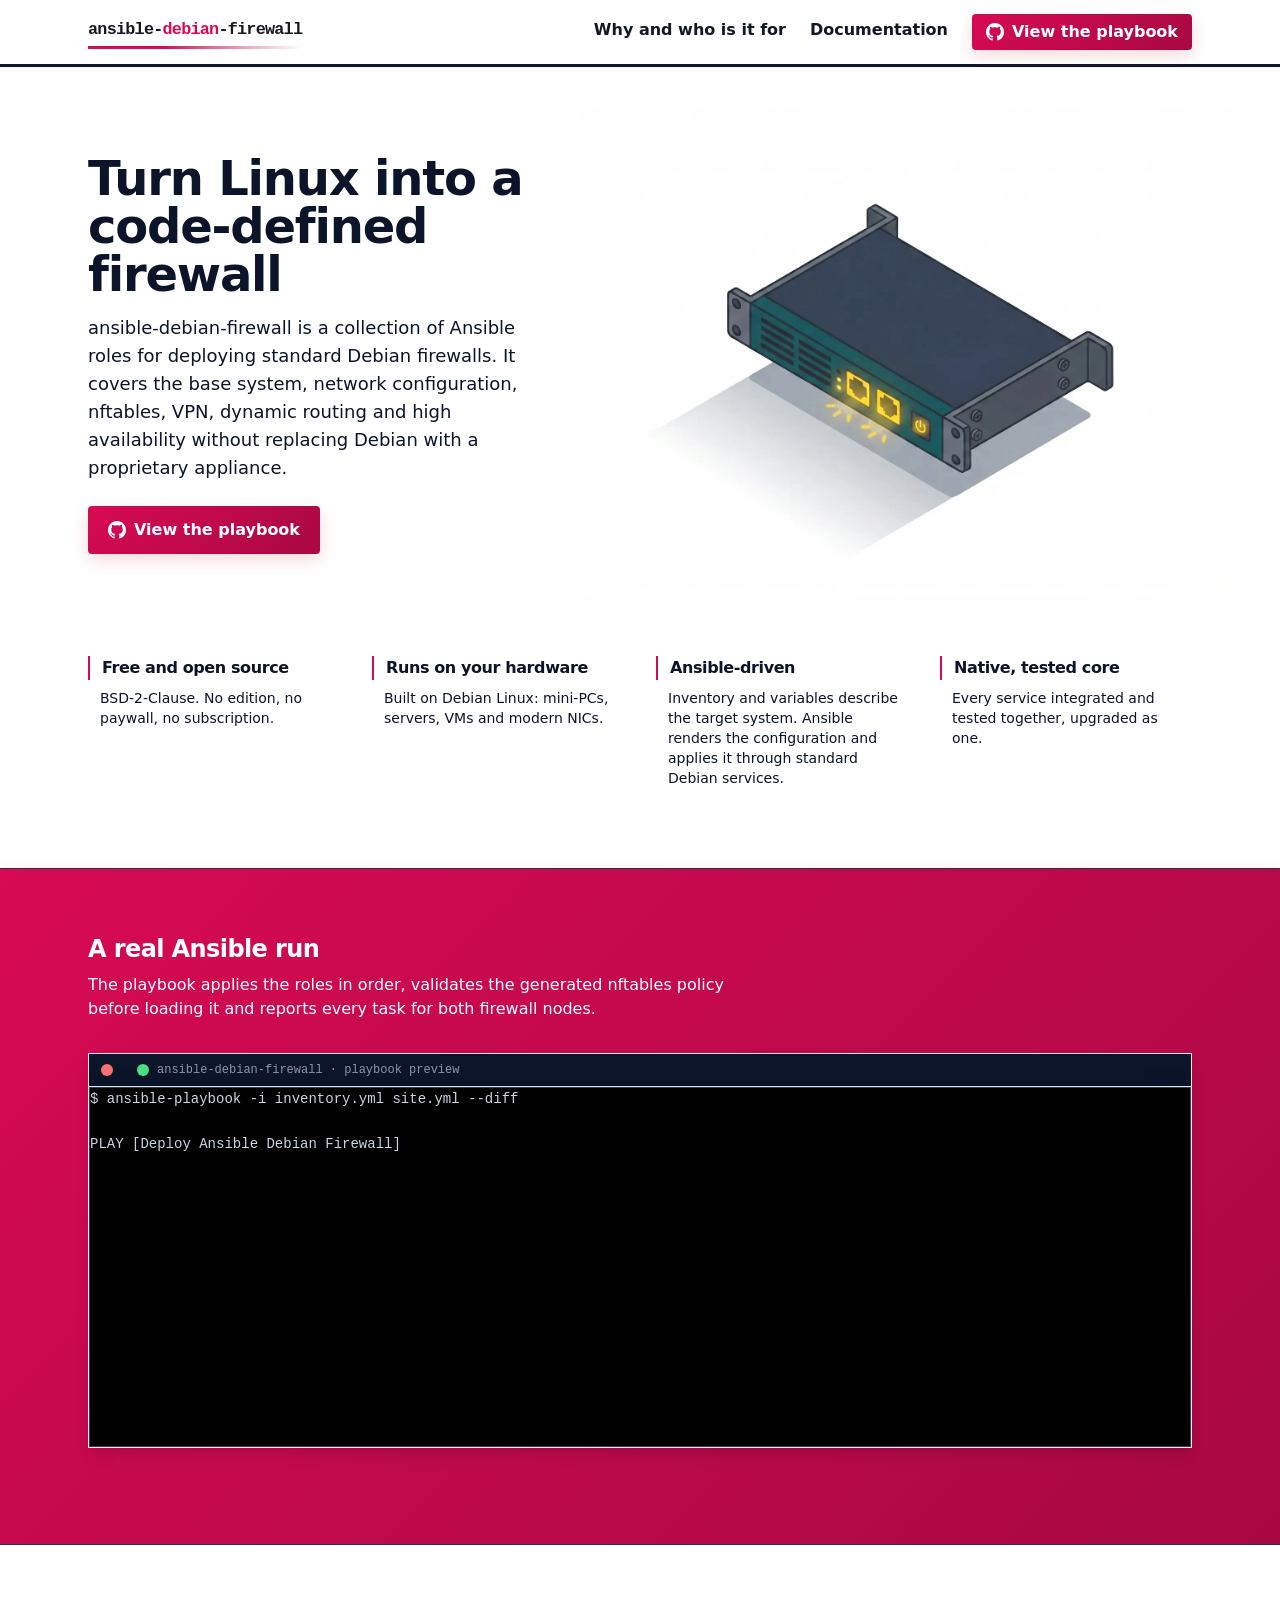
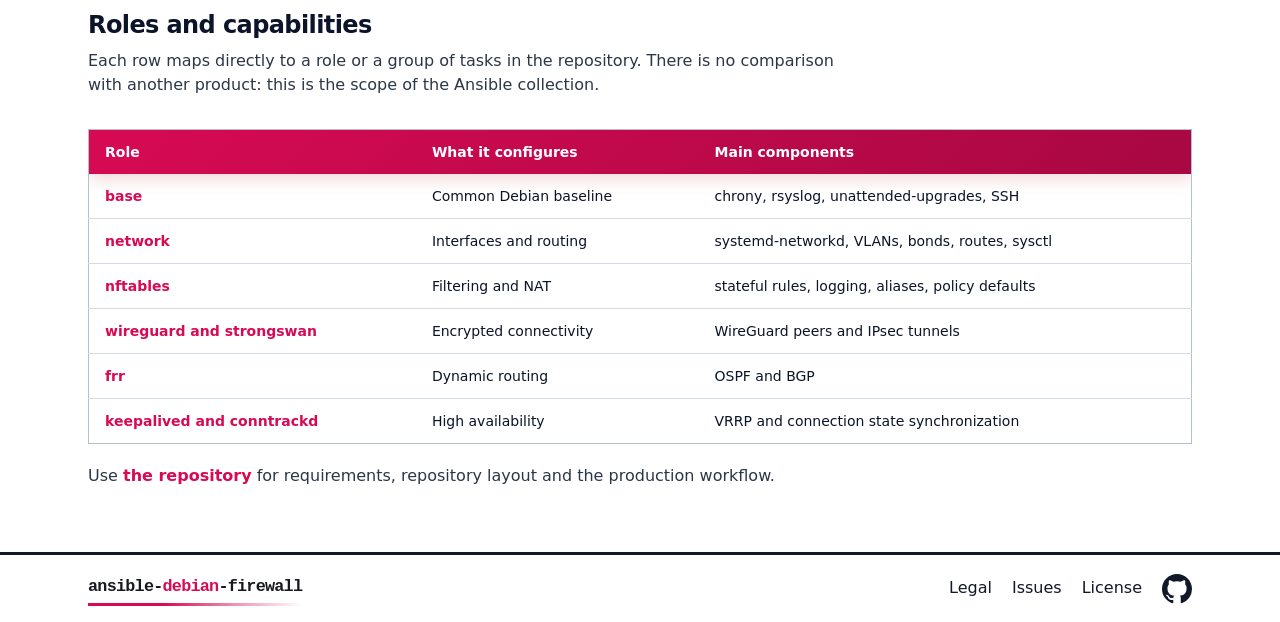
==== commit 8d54061a: "fix: corriger les bugs des rôles firewall et aligner la documentation - base: accepter Debian 13 et " ====
--- a/website/index.html
+++ b/website/index.html
@@ -148,7 +148,7 @@
   </div>
 </section>
 
-<section class="py-16"><div class="max-w-6xl mx-auto px-6"><h2 class="text-2xl font-bold text-slate-900">Roles and capabilities</h2><p class="mt-2 text-slate-700 max-w-3xl">Each row maps directly to a role or a group of tasks in the repository. There is no comparison with another product: this is the scope of the Ansible collection.</p><div class="mt-8 overflow-x-auto"><table class="w-full text-sm border border-slate-300 rounded-none" style="border-radius:0!important"><thead class="bg-red-600 text-white rounded-none" style="border-radius:0!important"><tr><th class="text-left font-semibold px-4 py-3">Role</th><th class="text-left font-semibold px-4 py-3">What it configures</th><th class="text-left font-semibold px-4 py-3">Main components</th></tr></thead><tbody class="divide-y divide-slate-200"><tr><td class="px-4 py-3 font-semibold text-red-600">base</td><td class="px-4 py-3">Common Debian baseline</td><td class="px-4 py-3">chrony, rsyslog, unattended-upgrades, SSH</td></tr><tr><td class="px-4 py-3 font-semibold text-red-600">network</td><td class="px-4 py-3">Interfaces and routing</td><td class="px-4 py-3">systemd-networkd, VLANs, bridges, routes, sysctl</td></tr><tr><td class="px-4 py-3 font-semibold text-red-600">nftables</td><td class="px-4 py-3">Filtering and NAT</td><td class="px-4 py-3">stateful rules, logging, aliases, policy defaults</td></tr><tr><td class="px-4 py-3 font-semibold text-red-600">wireguard and strongswan</td><td class="px-4 py-3">Encrypted connectivity</td><td class="px-4 py-3">WireGuard peers and IPsec tunnels</td></tr><tr><td class="px-4 py-3 font-semibold text-red-600">frr</td><td class="px-4 py-3">Dynamic routing</td><td class="px-4 py-3">OSPF and BGP</td></tr><tr><td class="px-4 py-3 font-semibold text-red-600">keepalived and conntrackd</td><td class="px-4 py-3">High availability</td><td class="px-4 py-3">VRRP and connection state synchronization</td></tr></tbody></table></div><p class="mt-5 text-slate-700">Use <a href="https://github.com/petrouz/muros" class="text-red-600 font-semibold hover:underline">the repository</a> for requirements, repository layout and the production workflow.</p></div></section>
+<section class="py-16"><div class="max-w-6xl mx-auto px-6"><h2 class="text-2xl font-bold text-slate-900">Roles and capabilities</h2><p class="mt-2 text-slate-700 max-w-3xl">Each row maps directly to a role or a group of tasks in the repository. There is no comparison with another product: this is the scope of the Ansible collection.</p><div class="mt-8 overflow-x-auto"><table class="w-full text-sm border border-slate-300 rounded-none" style="border-radius:0!important"><thead class="bg-red-600 text-white rounded-none" style="border-radius:0!important"><tr><th class="text-left font-semibold px-4 py-3">Role</th><th class="text-left font-semibold px-4 py-3">What it configures</th><th class="text-left font-semibold px-4 py-3">Main components</th></tr></thead><tbody class="divide-y divide-slate-200"><tr><td class="px-4 py-3 font-semibold text-red-600">base</td><td class="px-4 py-3">Common Debian baseline</td><td class="px-4 py-3">chrony, rsyslog, unattended-upgrades, SSH</td></tr><tr><td class="px-4 py-3 font-semibold text-red-600">network</td><td class="px-4 py-3">Interfaces and routing</td><td class="px-4 py-3">systemd-networkd, VLANs, bonds, routes, sysctl</td></tr><tr><td class="px-4 py-3 font-semibold text-red-600">nftables</td><td class="px-4 py-3">Filtering and NAT</td><td class="px-4 py-3">stateful rules, logging, aliases, policy defaults</td></tr><tr><td class="px-4 py-3 font-semibold text-red-600">wireguard and strongswan</td><td class="px-4 py-3">Encrypted connectivity</td><td class="px-4 py-3">WireGuard peers and IPsec tunnels</td></tr><tr><td class="px-4 py-3 font-semibold text-red-600">frr</td><td class="px-4 py-3">Dynamic routing</td><td class="px-4 py-3">OSPF and BGP</td></tr><tr><td class="px-4 py-3 font-semibold text-red-600">keepalived and conntrackd</td><td class="px-4 py-3">High availability</td><td class="px-4 py-3">VRRP and connection state synchronization</td></tr></tbody></table></div><p class="mt-5 text-slate-700">Use <a href="https://github.com/petrouz/muros" class="text-red-600 font-semibold hover:underline">the repository</a> for requirements, repository layout and the production workflow.</p></div></section>
 
 <footer class="border-t border-slate-900 bg-slate-100 py-4 band-dark">
   <div class="max-w-6xl mx-auto px-6 flex flex-col sm:flex-row items-center justify-between gap-3 text-base text-slate-900">
